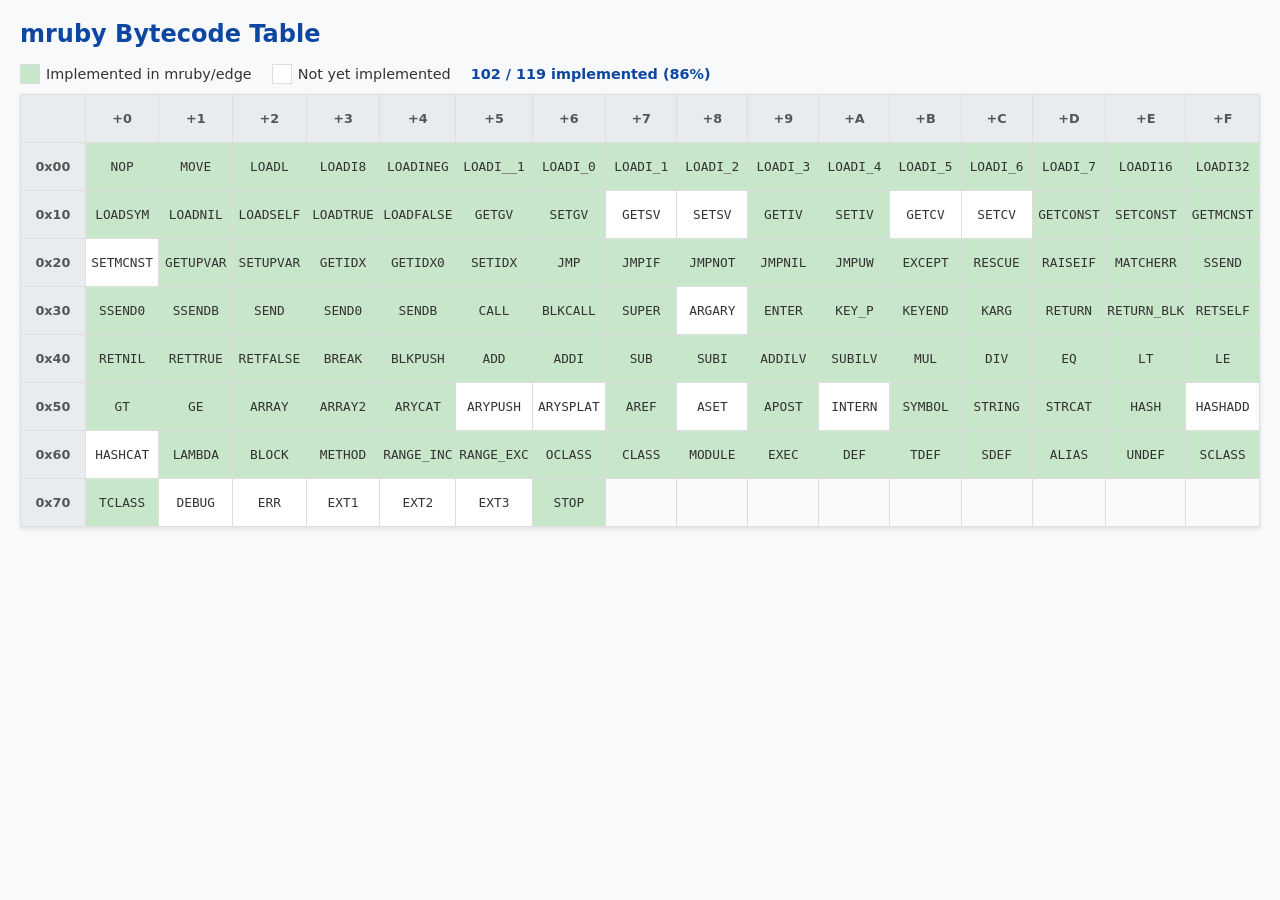
==== docs/table.html @ eb8924b0 "Document mruby 4.0 support Co-Authored-By: Claude Opus 5 <noreply@anthropic.com> Claude-Session: htt" ====
<!DOCTYPE html>
<html lang="ja">

<head>
    <meta charset="UTF-8">
    <meta name="viewport" content="width=device-width, initial-scale=1.0">
    <title>mruby Bytecode Table (with Types)</title>
    <style>
        body {
            font-family: "Segoe UI", Meiryo, system-ui, -apple-system, sans-serif;
            background-color: #f8f9fa;
            color: #333;
            margin: 20px;
        }

        h1 {
            font-size: 1.5rem;
            color: #0d47a1;
        }

        table {
            border-collapse: collapse;
            background-color: #fff;
            box-shadow: 0 2px 4px rgba(0, 0, 0, 0.1);
            margin-top: 10px;
        }

        th,
        td {
            border: 1px solid #ddd;
            width: 75px;
            height: 45px;
            text-align: center;
            vertical-align: middle;
            font-size: 0.8rem;
        }

        th {
            background-color: #e9ecef;
            font-weight: bold;
            color: #555;
        }

        td.opcode {
            cursor: pointer;
            font-family: "Consolas", monospace;
            transition: background-color 0.2s;
        }

        td.opcode.implemented {
            background-color: #c8e6c9;
        }

        td.opcode:hover {
            background-color: #e3f2fd;
            color: #1565c0;
            font-weight: bold;
        }

        td.empty {
            background-color: #fafafa;
        }

        .legend {
            margin-top: 10px;
            margin-bottom: 10px;
            display: flex;
            gap: 20px;
            font-size: 0.9rem;
        }

        .legend-item {
            display: flex;
            align-items: center;
            gap: 6px;
        }

        .legend-color {
            width: 18px;
            height: 18px;
            border: 1px solid #ddd;
        }

        .legend-color.impl {
            background-color: #c8e6c9;
        }

        .legend-color.not-impl {
            background-color: #fff;
        }

        #stats {
            font-weight: bold;
            color: #0d47a1;
        }

        /* ポップアップ（ツールチップ）のスタイル */
        #tooltip {
            position: absolute;
            display: none;
            background-color: rgba(33, 33, 33, 0.95);
            color: #fff;
            padding: 10px 14px;
            border-radius: 6px;
            font-size: 0.9rem;
            pointer-events: none;
            z-index: 1000;
            box-shadow: 0 4px 10px rgba(0, 0, 0, 0.3);
            line-height: 1.4;
        }

        .tooltip-header {
            border-bottom: 1px solid #555;
            margin-bottom: 6px;
            padding-bottom: 4px;
            display: flex;
            justify-content: space-between;
            gap: 15px;
        }

        .tooltip-hex {
            color: #90caf9;
            font-family: monospace;
        }

        .tooltip-name {
            color: #fff;
            font-weight: bold;
            font-family: monospace;
        }

        .tooltip-type {
            color: #ffcc80;
            font-weight: bold;
            font-family: monospace;
        }

        .tooltip-desc {
            color: #e0e0e0;
            display: block;
            font-size: 0.85rem;
        }
    </style>
</head>

<body>

    <h1>mruby Bytecode Table</h1>
    <div class="legend">
        <div class="legend-item">
            <div class="legend-color impl"></div>
            <span>Implemented in mruby/edge</span>
        </div>
        <div class="legend-item">
            <div class="legend-color not-impl"></div>
            <span>Not yet implemented</span>
        </div>
        <div class="legend-item" id="stats"></div>
    </div>
    <div id="tooltip">
        <div class="tooltip-header">
            <span class="tooltip-hex"></span>
            <span class="tooltip-name"></span>
            <span class="tooltip-type"></span>
        </div>
        <span class="tooltip-desc"></span>
    </div>

    <div id="table-container"></div>

    <script>
        // mruby 4.0 (RITE0400) オペコード名, 引数タイプ, 日本語説明のリスト。
        // 並び順はsrc/rite/insn.rsのENUM_TABLE / FETCH_TABLEのとおり。
        const opcodes = [
            { n: "NOP", t: "Z", d: "何もしない", i: 1 },
            { n: "MOVE", t: "BB", d: "レジスタ間の値コピー (R[a] = R[b])", i: 1 },
            { n: "LOADL", t: "BB", d: "プールから値を読み込む (R[a] = Pool[b])", i: 1 },
            { n: "LOADI8", t: "BB", d: "8ビット整数を読み込む (R[a] = mrb_int(b))", i: 1 },
            { n: "LOADINEG", t: "BB", d: "負の整数を読み込む (R[a] = mrb_int(-b))", i: 1 },
            { n: "LOADI__1", t: "B", d: "-1を読み込む (R[a] = mrb_int(-1))", i: 1 },
            { n: "LOADI_0", t: "B", d: "0を読み込む (R[a] = mrb_int(0))", i: 1 },
            { n: "LOADI_1", t: "B", d: "1を読み込む (R[a] = mrb_int(1))", i: 1 },
            { n: "LOADI_2", t: "B", d: "2を読み込む (R[a] = mrb_int(2))", i: 1 },
            { n: "LOADI_3", t: "B", d: "3を読み込む (R[a] = mrb_int(3))", i: 1 },
            { n: "LOADI_4", t: "B", d: "4を読み込む (R[a] = mrb_int(4))", i: 1 },
            { n: "LOADI_5", t: "B", d: "5を読み込む (R[a] = mrb_int(5))", i: 1 },
            { n: "LOADI_6", t: "B", d: "6を読み込む (R[a] = mrb_int(6))", i: 1 },
            { n: "LOADI_7", t: "B", d: "7を読み込む (R[a] = mrb_int(7))", i: 1 },
            { n: "LOADI16", t: "BS", d: "16ビット整数を読み込む (R[a] = mrb_int(b))", i: 1 },
            { n: "LOADI32", t: "BSS", d: "32ビット整数を読み込む (R[a] = mrb_int((b<<16)+c))", i: 1 },
            { n: "LOADSYM", t: "BB", d: "シンボルを読み込む (R[a] = Syms[b])", i: 1 },
            { n: "LOADNIL", t: "B", d: "nilを代入 (R[a] = nil)", i: 1 },
            { n: "LOADSELF", t: "B", d: "selfを代入 (R[a] = self)", i: 1 },
            { n: "LOADTRUE", t: "B", d: "trueを代入 (R[a] = true)", i: 1 },
            { n: "LOADFALSE", t: "B", d: "falseを代入 (R[a] = false)", i: 1 },
            { n: "GETGV", t: "BB", d: "グローバル変数を取得", i: 1 },
            { n: "SETGV", t: "BB", d: "グローバル変数に代入", i: 1 },
            { n: "GETSV", t: "BB", d: "特殊変数を取得", i: 0 },
            { n: "SETSV", t: "BB", d: "特殊変数に代入", i: 0 },
            { n: "GETIV", t: "BB", d: "インスタンス変数を取得", i: 1 },
            { n: "SETIV", t: "BB", d: "インスタンス変数に代入", i: 1 },
            { n: "GETCV", t: "BB", d: "クラス変数を取得", i: 0 },
            { n: "SETCV", t: "BB", d: "クラス変数に代入", i: 0 },
            { n: "GETCONST", t: "BB", d: "定数を取得", i: 1 },
            { n: "SETCONST", t: "BB", d: "定数に代入", i: 1 },
            { n: "GETMCNST", t: "BB", d: "モジュール内定数を取得", i: 1 },
            { n: "SETMCNST", t: "BB", d: "モジュール内定数に代入", i: 0 },
            { n: "GETUPVAR", t: "BBB", d: "上位変数の取得 (uvget)", i: 1 },
            { n: "SETUPVAR", t: "BBB", d: "上位変数への代入 (uvset)", i: 1 },
            { n: "GETIDX", t: "B", d: "インデックス参照 (R[a] = R[a][R[a+1]])", i: 1 },
            { n: "GETIDX0", t: "BB", d: "インデックス0参照、メソッド呼び出しにも対応 (R[a] = R[b][0])", i: 1 },
            { n: "SETIDX", t: "B", d: "インデックス代入 (R[a][R[a+1]] = R[a+2])", i: 1 },
            { n: "JMP", t: "S", d: "無条件ジャンプ", i: 1 },
            { n: "JMPIF", t: "BS", d: "真ならジャンプ", i: 1 },
            { n: "JMPNOT", t: "BS", d: "偽ならジャンプ", i: 1 },
            { n: "JMPNIL", t: "BS", d: "nilならジャンプ", i: 1 },
            { n: "JMPUW", t: "S", d: "Unwindジャンプ (例外用)", i: 1 },
            { n: "EXCEPT", t: "B", d: "例外オブジェクトを取得", i: 1 },
            { n: "RESCUE", t: "BB", d: "例外捕捉チェック", i: 1 },
            { n: "RAISEIF", t: "B", d: "条件付き例外発生", i: 1 },
            { n: "MATCHERR", t: "B", d: "パターン不一致で例外発生 (NoMatchingPatternError)", i: 1 },
            { n: "SSEND", t: "BBB", d: "selfへのメソッド呼び出し", i: 1 },
            { n: "SSEND0", t: "BB", d: "引数なしでselfへのメソッド呼び出し (R[a] = self.send(Syms[b]))", i: 1 },
            { n: "SSENDB", t: "BBB", d: "selfへのブロック付き呼出", i: 1 },
            { n: "SEND", t: "BBB", d: "メソッド呼び出し", i: 1 },
            { n: "SEND0", t: "BB", d: "引数なしのメソッド呼び出し (R[a] = R[a].send(Syms[b]))", i: 1 },
            { n: "SENDB", t: "BBB", d: "ブロック付き呼出", i: 1 },
            { n: "CALL", t: "Z", d: "関数呼び出し (末尾再帰対応)", i: 1 },
            { n: "BLKCALL", t: "BB", d: "ブロックの直接呼び出し (R[a] = R[a].call(R[a+1]..R[a+b]))", i: 1 },
            { n: "SUPER", t: "BB", d: "superの呼び出し", i: 1 },
            { n: "ARGARY", t: "BS", d: "引数配列の構築", i: 0 },
            { n: "ENTER", t: "W", d: "メソッド引数の受取設定", i: 1 },
            { n: "KEY_P", t: "BB", d: "キーワード引数のチェック", i: 1 },
            { n: "KEYEND", t: "Z", d: "キーワード引数の終端チェック", i: 1 },
            { n: "KARG", t: "BB", d: "キーワード引数の取得", i: 1 },
            { n: "RETURN", t: "B", d: "リターン", i: 1 },
            { n: "RETURN_BLK", t: "B", d: "ブロック内からのリターン", i: 1 },
            { n: "RETSELF", t: "Z", d: "selfをリターン", i: 1 },
            { n: "RETNIL", t: "Z", d: "nilをリターン", i: 1 },
            { n: "RETTRUE", t: "Z", d: "trueをリターン", i: 1 },
            { n: "RETFALSE", t: "Z", d: "falseをリターン", i: 1 },
            { n: "BREAK", t: "B", d: "ループ脱出", i: 1 },
            { n: "BLKPUSH", t: "BS", d: "ブロックをスタックへ", i: 1 },
            { n: "ADD", t: "B", d: "加算 (R[a] + R[a+1])", i: 1 },
            { n: "ADDI", t: "BB", d: "即値加算 (R[a] + b)", i: 1 },
            { n: "SUB", t: "B", d: "減算 (R[a] - R[a+1])", i: 1 },
            { n: "SUBI", t: "BB", d: "即値減算 (R[a] - b)", i: 1 },
            { n: "ADDILV", t: "BBB", d: "即値加算、失敗時はメソッド呼び出し (R[a] = R[a]+mrb_int(c))", i: 1 },
            { n: "SUBILV", t: "BBB", d: "即値減算、失敗時はメソッド呼び出し (R[a] = R[a]-mrb_int(c))", i: 1 },
            { n: "MUL", t: "B", d: "乗算", i: 1 },
            { n: "DIV", t: "B", d: "除算", i: 1 },
            { n: "EQ", t: "B", d: "等号比較 (==)", i: 1 },
            { n: "LT", t: "B", d: "小なり (<)", i: 1 },
            { n: "LE", t: "B", d: "以下 (<=)", i: 1 },
            { n: "GT", t: "B", d: "大なり (>)", i: 1 },
            { n: "GE", t: "B", d: "以上 (>=)", i: 1 },
            { n: "ARRAY", t: "BB", d: "配列作成", i: 1 },
            { n: "ARRAY2", t: "BBB", d: "配列作成 (範囲指定)", i: 1 },
            { n: "ARYCAT", t: "B", d: "配列結合", i: 1 },
            { n: "ARYPUSH", t: "BB", d: "配列への追加", i: 0 },
            { n: "ARYSPLAT", t: "B", d: "配列展開", i: 0 },
            { n: "AREF", t: "BBB", d: "配列要素参照", i: 1 },
            { n: "ASET", t: "BBB", d: "配列要素代入", i: 0 },
            { n: "APOST", t: "BBB", d: "配列の多重代入展開", i: 1 },
            { n: "INTERN", t: "B", d: "シンボル化", i: 0 },
            { n: "SYMBOL", t: "BB", d: "プール文字列をシンボル化", i: 1 },
            { n: "STRING", t: "BB", d: "文字列の生成", i: 1 },
            { n: "STRCAT", t: "B", d: "文字列結合", i: 1 },
            { n: "HASH", t: "BB", d: "ハッシュ生成", i: 1 },
            { n: "HASHADD", t: "BB", d: "ハッシュ要素追加", i: 0 },
            { n: "HASHCAT", t: "B", d: "ハッシュ結合", i: 0 },
            { n: "LAMBDA", t: "BB", d: "ラムダ生成", i: 1 },
            { n: "BLOCK", t: "BB", d: "ブロック生成", i: 1 },
            { n: "METHOD", t: "BB", d: "メソッド生成", i: 1 },
            { n: "RANGE_INC", t: "B", d: "範囲生成 (終端含む)", i: 1 },
            { n: "RANGE_EXC", t: "B", d: "範囲生成 (終端含まず)", i: 1 },
            { n: "OCLASS", t: "B", d: "Objectクラス取得", i: 1 },
            { n: "CLASS", t: "BB", d: "クラス定義", i: 1 },
            { n: "MODULE", t: "BB", d: "モジュール定義", i: 1 },
            { n: "EXEC", t: "BB", d: "定義内実行", i: 1 },
            { n: "DEF", t: "BB", d: "メソッド定義", i: 1 },
            { n: "TDEF", t: "BBB", d: "target_classにメソッド定義 (target_class.newmethod(Syms[b],Irep[c]))", i: 1 },
            { n: "SDEF", t: "BBB", d: "特異メソッド定義 (R[a].singleton_class.newmethod(Syms[b],Irep[c]))", i: 1 },
            { n: "ALIAS", t: "BB", d: "エイリアス定義", i: 1 },
            { n: "UNDEF", t: "B", d: "メソッド未定義化", i: 1 },
            { n: "SCLASS", t: "B", d: "特異クラス取得", i: 1 },
            { n: "TCLASS", t: "B", d: "ターゲットクラス取得", i: 1 },
            { n: "DEBUG", t: "BBB", d: "デバッグ表示", i: 0 },
            { n: "ERR", t: "B", d: "例外の発生", i: 0 },
            { n: "EXT1", t: "Z", d: "第1引数拡張", i: 0 },
            { n: "EXT2", t: "Z", d: "第2引数拡張", i: 0 },
            { n: "EXT3", t: "Z", d: "両引数拡張", i: 0 },
            { n: "STOP", t: "Z", d: "VM停止", i: 1 }
        ];

        const COLUMNS = 16;
        const TOTAL_OPCODES = opcodes.length;
        const tableContainer = document.getElementById("table-container");

        // テーブル作成
        let html = "<table><thead><tr><th></th>";
        for (let i = 0; i < COLUMNS; i++) {
            html += `<th>+${i.toString(16).toUpperCase()}</th>`;
        }
        html += "</tr></thead><tbody>";

        let rows = Math.ceil(TOTAL_OPCODES / COLUMNS);

        for (let r = 0; r < rows; r++) {
            html += `<tr><th>0x${(r * COLUMNS).toString(16).padStart(2, '0').toUpperCase()}</th>`;
            for (let c = 0; c < COLUMNS; c++) {
                let index = r * COLUMNS + c;
                if (index < TOTAL_OPCODES) {
                    let op = opcodes[index];
                    let hexCode = "0x" + index.toString(16).padStart(2, '0').toUpperCase();
                    let implClass = op.i ? " implemented" : "";
                    html += `<td class="opcode${implClass}"
                            data-hex="${hexCode}"
                            data-name="${op.n}"
                            data-type="${op.t}"
                            data-desc="${op.d}">${op.n}</td>`;
                } else {
                    html += `<td class="empty"></td>`;
                }
            }
            html += "</tr>";
        }
        html += "</tbody></table>";
        tableContainer.innerHTML = html;

        // 統計情報
        const implCount = opcodes.filter(op => op.i).length;
        const pct = Math.round(implCount / TOTAL_OPCODES * 100);
        document.getElementById("stats").textContent =
            `${implCount} / ${TOTAL_OPCODES} implemented (${pct}%)`;

        // ツールチップ制御
        const tooltip = document.getElementById("tooltip");
        const tHex = tooltip.querySelector(".tooltip-hex");
        const tName = tooltip.querySelector(".tooltip-name");
        const tType = tooltip.querySelector(".tooltip-type");
        const tDesc = tooltip.querySelector(".tooltip-desc");

        document.querySelectorAll("td.opcode").forEach(cell => {
            cell.addEventListener("mousemove", (e) => {
                tooltip.style.display = "block";
                tHex.textContent = cell.getAttribute("data-hex");
                tName.textContent = cell.getAttribute("data-name");
                tType.textContent = "[" + cell.getAttribute("data-type") + "]";
                tDesc.textContent = cell.getAttribute("data-desc");

                tooltip.style.left = (e.pageX + 15) + "px";
                tooltip.style.top = (e.pageY + 15) + "px";
            });
            cell.addEventListener("mouseleave", () => {
                tooltip.style.display = "none";
            });
        });
    </script>

</body>

</html>
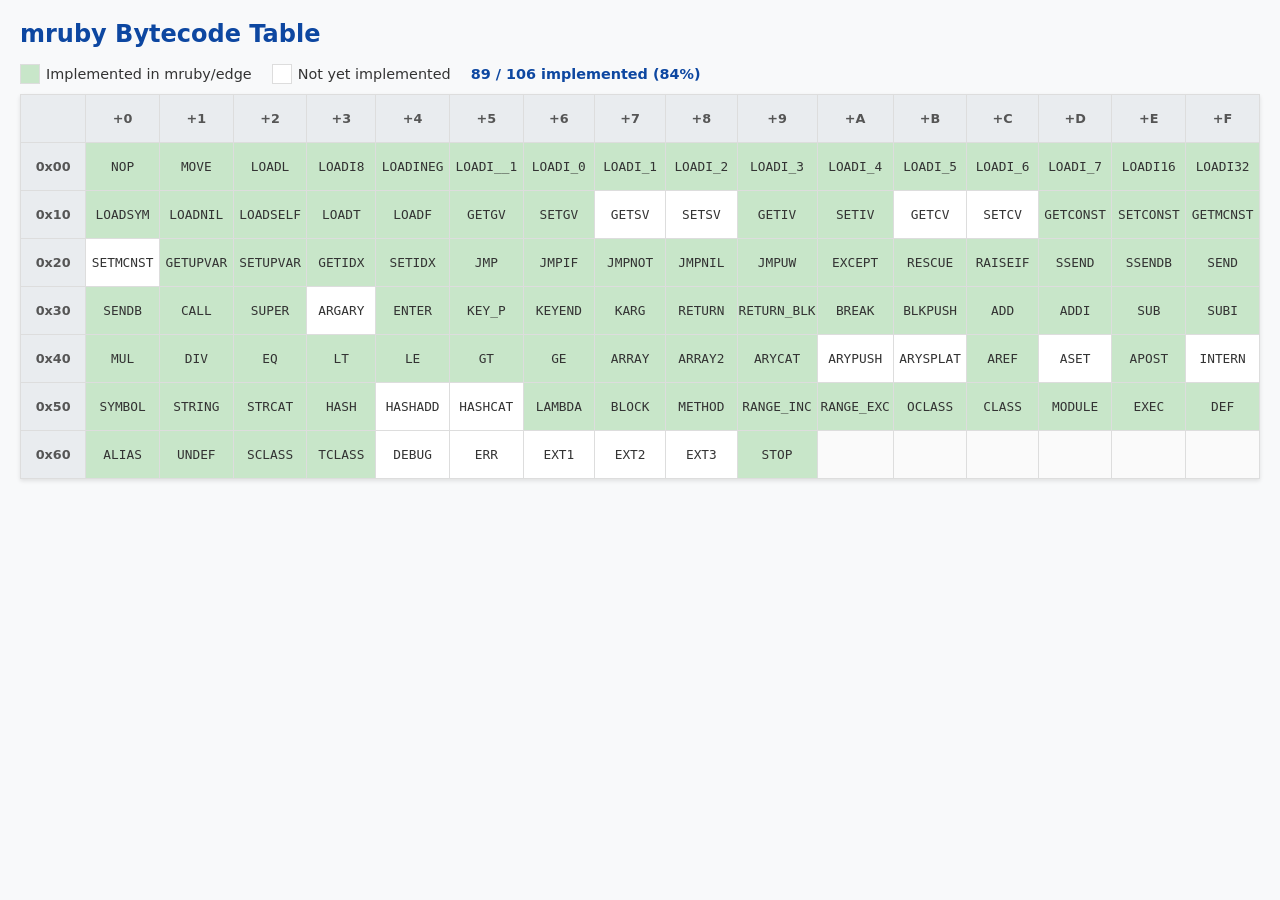
==== commit 95966612: "Merge branch 'master' into nextgen # Conflicts: #	mrubyedge/src/yamrb/vm.rs #	mrubyedge/tests/module" ====
--- a/docs/table.html
+++ b/docs/table.html
@@ -169,8 +169,7 @@
     <div id="table-container"></div>
 
     <script>
-        // mruby 4.0 (RITE0400) オペコード名, 引数タイプ, 日本語説明のリスト。
-        // 並び順はsrc/rite/insn.rsのENUM_TABLE / FETCH_TABLEのとおり。
+        // オペコード名, 引数タイプ, 日本語説明のリスト
         const opcodes = [
             { n: "NOP", t: "Z", d: "何もしない", i: 1 },
             { n: "MOVE", t: "BB", d: "レジスタ間の値コピー (R[a] = R[b])", i: 1 },
@@ -191,8 +190,8 @@
             { n: "LOADSYM", t: "BB", d: "シンボルを読み込む (R[a] = Syms[b])", i: 1 },
             { n: "LOADNIL", t: "B", d: "nilを代入 (R[a] = nil)", i: 1 },
             { n: "LOADSELF", t: "B", d: "selfを代入 (R[a] = self)", i: 1 },
-            { n: "LOADTRUE", t: "B", d: "trueを代入 (R[a] = true)", i: 1 },
-            { n: "LOADFALSE", t: "B", d: "falseを代入 (R[a] = false)", i: 1 },
+            { n: "LOADT", t: "B", d: "trueを代入 (R[a] = true)", i: 1 },
+            { n: "LOADF", t: "B", d: "falseを代入 (R[a] = false)", i: 1 },
             { n: "GETGV", t: "BB", d: "グローバル変数を取得", i: 1 },
             { n: "SETGV", t: "BB", d: "グローバル変数に代入", i: 1 },
             { n: "GETSV", t: "BB", d: "特殊変数を取得", i: 0 },
@@ -208,7 +207,6 @@
             { n: "GETUPVAR", t: "BBB", d: "上位変数の取得 (uvget)", i: 1 },
             { n: "SETUPVAR", t: "BBB", d: "上位変数への代入 (uvset)", i: 1 },
             { n: "GETIDX", t: "B", d: "インデックス参照 (R[a] = R[a][R[a+1]])", i: 1 },
-            { n: "GETIDX0", t: "BB", d: "インデックス0参照、メソッド呼び出しにも対応 (R[a] = R[b][0])", i: 1 },
             { n: "SETIDX", t: "B", d: "インデックス代入 (R[a][R[a+1]] = R[a+2])", i: 1 },
             { n: "JMP", t: "S", d: "無条件ジャンプ", i: 1 },
             { n: "JMPIF", t: "BS", d: "真ならジャンプ", i: 1 },
@@ -218,15 +216,11 @@
             { n: "EXCEPT", t: "B", d: "例外オブジェクトを取得", i: 1 },
             { n: "RESCUE", t: "BB", d: "例外捕捉チェック", i: 1 },
             { n: "RAISEIF", t: "B", d: "条件付き例外発生", i: 1 },
-            { n: "MATCHERR", t: "B", d: "パターン不一致で例外発生 (NoMatchingPatternError)", i: 1 },
             { n: "SSEND", t: "BBB", d: "selfへのメソッド呼び出し", i: 1 },
-            { n: "SSEND0", t: "BB", d: "引数なしでselfへのメソッド呼び出し (R[a] = self.send(Syms[b]))", i: 1 },
             { n: "SSENDB", t: "BBB", d: "selfへのブロック付き呼出", i: 1 },
             { n: "SEND", t: "BBB", d: "メソッド呼び出し", i: 1 },
-            { n: "SEND0", t: "BB", d: "引数なしのメソッド呼び出し (R[a] = R[a].send(Syms[b]))", i: 1 },
             { n: "SENDB", t: "BBB", d: "ブロック付き呼出", i: 1 },
             { n: "CALL", t: "Z", d: "関数呼び出し (末尾再帰対応)", i: 1 },
-            { n: "BLKCALL", t: "BB", d: "ブロックの直接呼び出し (R[a] = R[a].call(R[a+1]..R[a+b]))", i: 1 },
             { n: "SUPER", t: "BB", d: "superの呼び出し", i: 1 },
             { n: "ARGARY", t: "BS", d: "引数配列の構築", i: 0 },
             { n: "ENTER", t: "W", d: "メソッド引数の受取設定", i: 1 },
@@ -235,18 +229,12 @@
             { n: "KARG", t: "BB", d: "キーワード引数の取得", i: 1 },
             { n: "RETURN", t: "B", d: "リターン", i: 1 },
             { n: "RETURN_BLK", t: "B", d: "ブロック内からのリターン", i: 1 },
-            { n: "RETSELF", t: "Z", d: "selfをリターン", i: 1 },
-            { n: "RETNIL", t: "Z", d: "nilをリターン", i: 1 },
-            { n: "RETTRUE", t: "Z", d: "trueをリターン", i: 1 },
-            { n: "RETFALSE", t: "Z", d: "falseをリターン", i: 1 },
             { n: "BREAK", t: "B", d: "ループ脱出", i: 1 },
             { n: "BLKPUSH", t: "BS", d: "ブロックをスタックへ", i: 1 },
             { n: "ADD", t: "B", d: "加算 (R[a] + R[a+1])", i: 1 },
             { n: "ADDI", t: "BB", d: "即値加算 (R[a] + b)", i: 1 },
             { n: "SUB", t: "B", d: "減算 (R[a] - R[a+1])", i: 1 },
             { n: "SUBI", t: "BB", d: "即値減算 (R[a] - b)", i: 1 },
-            { n: "ADDILV", t: "BBB", d: "即値加算、失敗時はメソッド呼び出し (R[a] = R[a]+mrb_int(c))", i: 1 },
-            { n: "SUBILV", t: "BBB", d: "即値減算、失敗時はメソッド呼び出し (R[a] = R[a]-mrb_int(c))", i: 1 },
             { n: "MUL", t: "B", d: "乗算", i: 1 },
             { n: "DIV", t: "B", d: "除算", i: 1 },
             { n: "EQ", t: "B", d: "等号比較 (==)", i: 1 },
@@ -279,8 +267,6 @@
             { n: "MODULE", t: "BB", d: "モジュール定義", i: 1 },
             { n: "EXEC", t: "BB", d: "定義内実行", i: 1 },
             { n: "DEF", t: "BB", d: "メソッド定義", i: 1 },
-            { n: "TDEF", t: "BBB", d: "target_classにメソッド定義 (target_class.newmethod(Syms[b],Irep[c]))", i: 1 },
-            { n: "SDEF", t: "BBB", d: "特異メソッド定義 (R[a].singleton_class.newmethod(Syms[b],Irep[c]))", i: 1 },
             { n: "ALIAS", t: "BB", d: "エイリアス定義", i: 1 },
             { n: "UNDEF", t: "B", d: "メソッド未定義化", i: 1 },
             { n: "SCLASS", t: "B", d: "特異クラス取得", i: 1 },
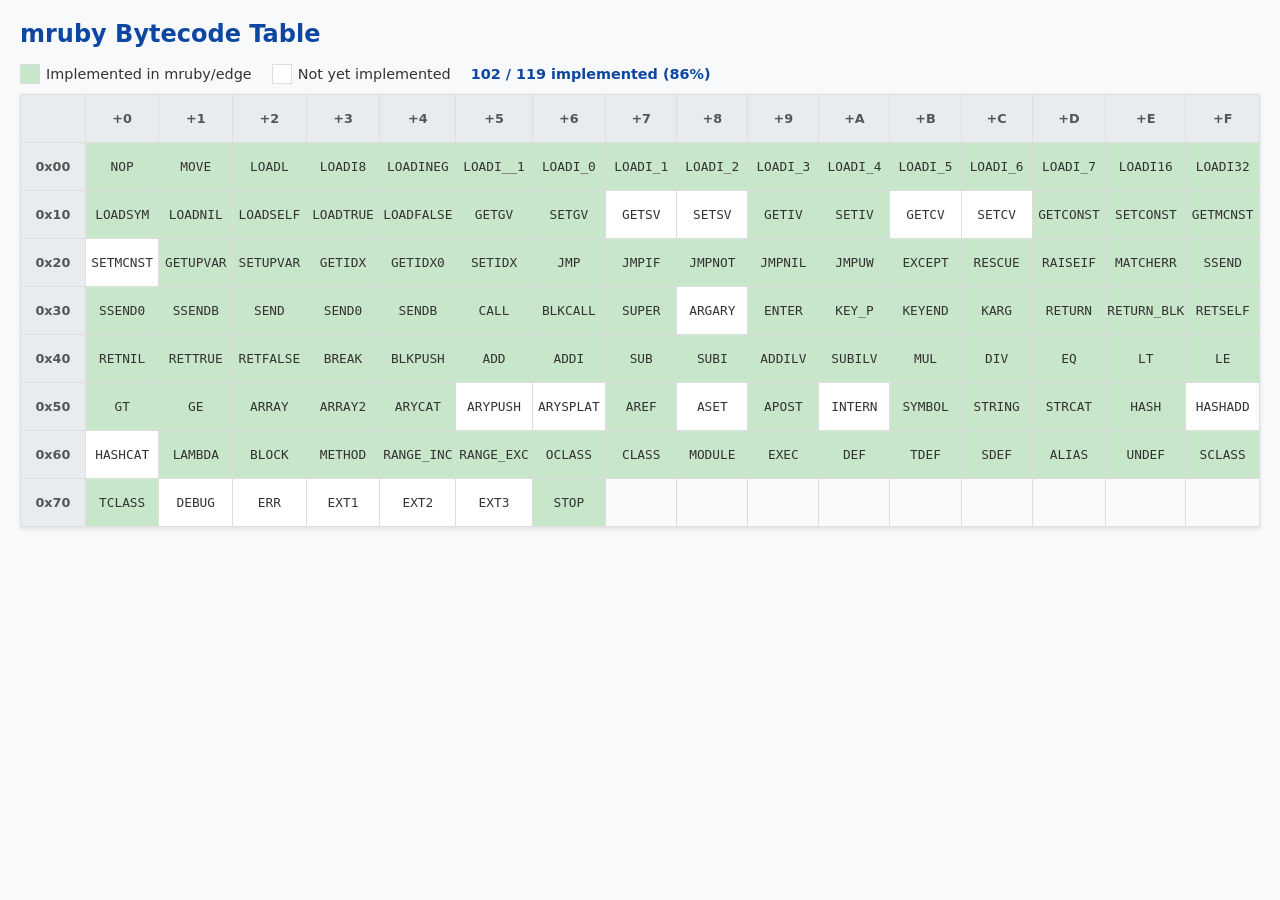
==== commit e877d79b: "Merge pull request #89 from mrubyedge/codex/rite0400 Support mruby 4.0 bytecodes (preview)" ====
--- a/docs/table.html
+++ b/docs/table.html
@@ -169,7 +169,8 @@
     <div id="table-container"></div>
 
     <script>
-        // オペコード名, 引数タイプ, 日本語説明のリスト
+        // mruby 4.0 (RITE0400) オペコード名, 引数タイプ, 日本語説明のリスト。
+        // 並び順はsrc/rite/insn.rsのENUM_TABLE / FETCH_TABLEのとおり。
         const opcodes = [
             { n: "NOP", t: "Z", d: "何もしない", i: 1 },
             { n: "MOVE", t: "BB", d: "レジスタ間の値コピー (R[a] = R[b])", i: 1 },
@@ -190,8 +191,8 @@
             { n: "LOADSYM", t: "BB", d: "シンボルを読み込む (R[a] = Syms[b])", i: 1 },
             { n: "LOADNIL", t: "B", d: "nilを代入 (R[a] = nil)", i: 1 },
             { n: "LOADSELF", t: "B", d: "selfを代入 (R[a] = self)", i: 1 },
-            { n: "LOADT", t: "B", d: "trueを代入 (R[a] = true)", i: 1 },
-            { n: "LOADF", t: "B", d: "falseを代入 (R[a] = false)", i: 1 },
+            { n: "LOADTRUE", t: "B", d: "trueを代入 (R[a] = true)", i: 1 },
+            { n: "LOADFALSE", t: "B", d: "falseを代入 (R[a] = false)", i: 1 },
             { n: "GETGV", t: "BB", d: "グローバル変数を取得", i: 1 },
             { n: "SETGV", t: "BB", d: "グローバル変数に代入", i: 1 },
             { n: "GETSV", t: "BB", d: "特殊変数を取得", i: 0 },
@@ -207,6 +208,7 @@
             { n: "GETUPVAR", t: "BBB", d: "上位変数の取得 (uvget)", i: 1 },
             { n: "SETUPVAR", t: "BBB", d: "上位変数への代入 (uvset)", i: 1 },
             { n: "GETIDX", t: "B", d: "インデックス参照 (R[a] = R[a][R[a+1]])", i: 1 },
+            { n: "GETIDX0", t: "BB", d: "インデックス0参照、メソッド呼び出しにも対応 (R[a] = R[b][0])", i: 1 },
             { n: "SETIDX", t: "B", d: "インデックス代入 (R[a][R[a+1]] = R[a+2])", i: 1 },
             { n: "JMP", t: "S", d: "無条件ジャンプ", i: 1 },
             { n: "JMPIF", t: "BS", d: "真ならジャンプ", i: 1 },
@@ -216,11 +218,15 @@
             { n: "EXCEPT", t: "B", d: "例外オブジェクトを取得", i: 1 },
             { n: "RESCUE", t: "BB", d: "例外捕捉チェック", i: 1 },
             { n: "RAISEIF", t: "B", d: "条件付き例外発生", i: 1 },
+            { n: "MATCHERR", t: "B", d: "パターン不一致で例外発生 (NoMatchingPatternError)", i: 1 },
             { n: "SSEND", t: "BBB", d: "selfへのメソッド呼び出し", i: 1 },
+            { n: "SSEND0", t: "BB", d: "引数なしでselfへのメソッド呼び出し (R[a] = self.send(Syms[b]))", i: 1 },
             { n: "SSENDB", t: "BBB", d: "selfへのブロック付き呼出", i: 1 },
             { n: "SEND", t: "BBB", d: "メソッド呼び出し", i: 1 },
+            { n: "SEND0", t: "BB", d: "引数なしのメソッド呼び出し (R[a] = R[a].send(Syms[b]))", i: 1 },
             { n: "SENDB", t: "BBB", d: "ブロック付き呼出", i: 1 },
             { n: "CALL", t: "Z", d: "関数呼び出し (末尾再帰対応)", i: 1 },
+            { n: "BLKCALL", t: "BB", d: "ブロックの直接呼び出し (R[a] = R[a].call(R[a+1]..R[a+b]))", i: 1 },
             { n: "SUPER", t: "BB", d: "superの呼び出し", i: 1 },
             { n: "ARGARY", t: "BS", d: "引数配列の構築", i: 0 },
             { n: "ENTER", t: "W", d: "メソッド引数の受取設定", i: 1 },
@@ -229,12 +235,18 @@
             { n: "KARG", t: "BB", d: "キーワード引数の取得", i: 1 },
             { n: "RETURN", t: "B", d: "リターン", i: 1 },
             { n: "RETURN_BLK", t: "B", d: "ブロック内からのリターン", i: 1 },
+            { n: "RETSELF", t: "Z", d: "selfをリターン", i: 1 },
+            { n: "RETNIL", t: "Z", d: "nilをリターン", i: 1 },
+            { n: "RETTRUE", t: "Z", d: "trueをリターン", i: 1 },
+            { n: "RETFALSE", t: "Z", d: "falseをリターン", i: 1 },
             { n: "BREAK", t: "B", d: "ループ脱出", i: 1 },
             { n: "BLKPUSH", t: "BS", d: "ブロックをスタックへ", i: 1 },
             { n: "ADD", t: "B", d: "加算 (R[a] + R[a+1])", i: 1 },
             { n: "ADDI", t: "BB", d: "即値加算 (R[a] + b)", i: 1 },
             { n: "SUB", t: "B", d: "減算 (R[a] - R[a+1])", i: 1 },
             { n: "SUBI", t: "BB", d: "即値減算 (R[a] - b)", i: 1 },
+            { n: "ADDILV", t: "BBB", d: "即値加算、失敗時はメソッド呼び出し (R[a] = R[a]+mrb_int(c))", i: 1 },
+            { n: "SUBILV", t: "BBB", d: "即値減算、失敗時はメソッド呼び出し (R[a] = R[a]-mrb_int(c))", i: 1 },
             { n: "MUL", t: "B", d: "乗算", i: 1 },
             { n: "DIV", t: "B", d: "除算", i: 1 },
             { n: "EQ", t: "B", d: "等号比較 (==)", i: 1 },
@@ -267,6 +279,8 @@
             { n: "MODULE", t: "BB", d: "モジュール定義", i: 1 },
             { n: "EXEC", t: "BB", d: "定義内実行", i: 1 },
             { n: "DEF", t: "BB", d: "メソッド定義", i: 1 },
+            { n: "TDEF", t: "BBB", d: "target_classにメソッド定義 (target_class.newmethod(Syms[b],Irep[c]))", i: 1 },
+            { n: "SDEF", t: "BBB", d: "特異メソッド定義 (R[a].singleton_class.newmethod(Syms[b],Irep[c]))", i: 1 },
             { n: "ALIAS", t: "BB", d: "エイリアス定義", i: 1 },
             { n: "UNDEF", t: "B", d: "メソッド未定義化", i: 1 },
             { n: "SCLASS", t: "B", d: "特異クラス取得", i: 1 },
